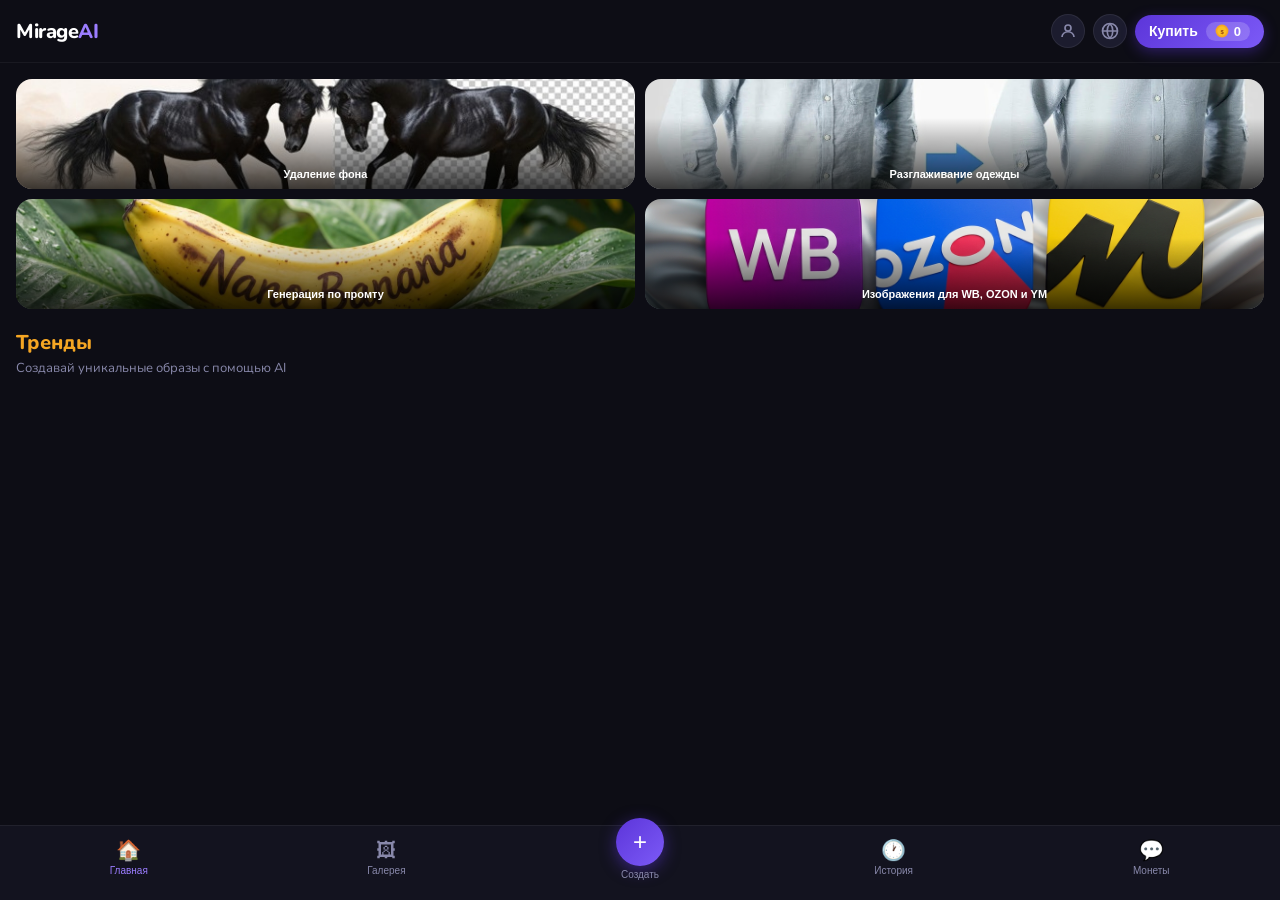
==== webapp/app.html @ d720d870 "Fix null checks in setupUpload/selectTemplate to prevent JS crash" ====
<!DOCTYPE html>
<html lang="ru">
<head>
    <meta charset="UTF-8">
    <meta name="viewport" content="width=device-width, initial-scale=1.0, maximum-scale=1.0, user-scalable=no">
    <meta http-equiv="Cache-Control" content="no-cache, no-store, must-revalidate">
    <meta http-equiv="Pragma" content="no-cache">
    <meta http-equiv="Expires" content="0">
    <base href="https://zgor186-max.github.io/mirageai-bot/webapp/">
    <title>Mirage AI</title>
    <script>
        (function(){
            var V='9';
            var k='_mv_'+V;
            if(!sessionStorage.getItem(k)){
                sessionStorage.setItem(k,'1');
                location.reload(true);
            }
        })();
    </script>
    <script src="https://telegram.org/js/telegram-web-app.js"></script>
    <link href="https://fonts.googleapis.com/css2?family=Nunito:wght@400;600;700;800;900&family=Oswald:wght@600;700&family=Bebas+Neue&display=swap" rel="stylesheet">
    <link rel="stylesheet" href="css/style.css?v=11">
</head>
<body>

    <!-- Шапка -->
    <header class="header">
        <div class="logo">Mirage<span>AI</span></div>
        <div class="header-actions">
            <button class="header-icon-btn" onclick="showProfile()" title="Профиль">
                <svg width="18" height="18" viewBox="0 0 24 24" fill="none" stroke="currentColor" stroke-width="2.2">
                    <circle cx="12" cy="8" r="4"/>
                    <path d="M4 20c0-4 3.6-7 8-7s8 3 8 7"/>
                </svg>
            </button>
            <button class="header-icon-btn" onclick="showLanguage()" title="Язык">
                <svg width="18" height="18" viewBox="0 0 24 24" fill="none" stroke="currentColor" stroke-width="2.2">
                    <circle cx="12" cy="12" r="10"/>
                    <path d="M2 12h20M12 2a15 15 0 0 1 0 20M12 2a15 15 0 0 0 0 20"/>
                </svg>
            </button>
            <button class="buy-btn" onclick="showBuy()">
                Купить
                <span class="buy-btn-coins">
                    <svg width="14" height="14" viewBox="0 0 24 24"><circle cx="12" cy="12" r="11" fill="#f5a623"/><circle cx="12" cy="12" r="8" fill="#fbbf24"/><text x="12" y="16.5" text-anchor="middle" font-size="10" font-weight="bold" fill="#92400e">$</text></svg>
                    <span id="coins-count">0</span>
                </span>
            </button>
        </div>
    </header>

    <!-- Главная -->
    <div id="screen-home" class="screen active">
        <!-- Инструменты -->
        <div class="tools-row">
            <!-- Удаление фона -->
            <button class="tool-btn-large tool-btn-photo" onclick="showRemoveBg()" style="background-image:url('img/tool_bg.jpg');">
                <div class="tool-btn-photo-grad"></div>
                <span class="tool-label" style="position:relative;z-index:1;color:#fff;">Удаление фона</span>
            </button>
            <!-- Разглаживание одежды -->
            <button class="tool-btn-large tool-btn-photo" onclick="showSmoothing()" style="background-image:url('img/tool_iron.jpg');">
                <div class="tool-btn-photo-grad"></div>
                <span class="tool-label" style="position:relative;z-index:1;color:#fff;">Разглаживание одежды</span>
            </button>
            <!-- Генерация по промту -->
            <button class="tool-btn-large tool-btn-photo" onclick="selectTool('image')" style="background-image:url('img/tool_prompt.jpg');">
                <div class="tool-btn-photo-grad"></div>
                <span class="tool-label" style="position:relative;z-index:1;color:#fff;">Генерация по промту</span>
            </button>
            <!-- Изображения для WB, OZON и YM -->
            <button class="tool-btn-large tool-btn-photo" onclick="selectTool('marketplace')" style="background-image:url('img/tool_wb.png');">
                <div class="tool-btn-photo-grad"></div>
                <span class="tool-label" style="position:relative;z-index:1;color:#fff;">Изображения для WB, OZON и YM</span>
            </button>
        </div>

        <!-- Тренды -->
        <div class="trends-header">
            <div class="trends-title">Тренды</div>
            <div class="trends-subtitle">Создавай уникальные образы с помощью AI</div>
        </div>
        <div class="templates-grid" id="templates-grid"></div>
    </div>

    <!-- Удаление фона -->
    <div id="screen-remove-bg" class="screen">
        <button class="back-btn" onclick="showHome()">← Назад</button>
        <div style="padding:0 16px;">
            <div style="font-size:20px;font-weight:700;color:#fff;margin-bottom:6px;">Удаление фона</div>
            <div style="font-size:13px;color:#aaa;margin-bottom:20px;">Загрузи фото — нейросеть удалит фон автоматически</div>

            <!-- Upload -->
            <div class="upload-area" id="rb-upload-area" onclick="document.getElementById('rb-photo-input').click()" style="margin-bottom:14px;min-height:140px;">
                <div class="upload-icon">📷</div>
                <div class="upload-text">Нажми чтобы загрузить фото</div>
                <input type="file" id="rb-photo-input" accept="image/*" style="display:none" onchange="rbHandlePhoto(this)">
            </div>
            <div id="rb-preview-wrap" style="display:none;margin-bottom:14px;position:relative;">
                <img id="rb-preview" style="width:100%;border-radius:14px;max-height:300px;object-fit:cover;" alt="preview">
                <button onclick="rbClearPhoto()" style="position:absolute;top:8px;right:8px;background:rgba(0,0,0,0.6);border:none;color:#fff;border-radius:50%;width:28px;height:28px;font-size:14px;cursor:pointer;">✕</button>
            </div>

            <!-- Button -->
            <button id="rb-generate-btn" onclick="rbGenerate()" disabled style="width:100%;padding:16px;border:none;border-radius:14px;background:linear-gradient(135deg,#7b2ff7,#0055ff);color:#fff;font-size:16px;font-weight:700;cursor:pointer;opacity:0.4;transition:opacity .2s;">
                ✂️ Удалить фон
            </button>

            <!-- Result -->
            <div id="rb-result" style="display:none;margin-top:20px;">
                <div style="font-size:14px;color:#aaa;margin-bottom:8px;">Результат:</div>
                <img id="rb-result-img" style="width:100%;border-radius:14px;background:repeating-conic-gradient(#333 0% 25%, #222 0% 50%) 0 0 / 20px 20px;" alt="result">
                <div style="display:flex;gap:8px;margin-top:10px;flex-wrap:wrap;">
                    <button onclick="rbDownload()" style="flex:1;padding:13px;border:1px solid #7b2ff7;border-radius:14px;background:transparent;color:#a78bfa;font-size:14px;font-weight:600;cursor:pointer;">
                        ⬇ Скачать
                    </button>
                    <button onclick="rbSendToChat()" style="flex:1;padding:13px;border:1px solid #7b2ff7;border-radius:14px;background:transparent;color:#a78bfa;font-size:14px;font-weight:600;cursor:pointer;">
                        ✈ В чат
                    </button>
                    <button onclick="rbShare()" style="flex:1;padding:13px;border:1px solid #7b2ff7;border-radius:14px;background:transparent;color:#a78bfa;font-size:14px;font-weight:600;cursor:pointer;">
                        ↗ Поделиться
                    </button>
                </div>
            </div>
        </div>
    </div>

    <!-- Разглаживание одежды -->
    <div id="screen-smooth" class="screen">
        <button class="back-btn" onclick="showHome()">← Назад</button>
        <div style="padding:0 16px;">
            <div style="font-size:20px;font-weight:700;color:#fff;margin-bottom:6px;">Разглаживание одежды</div>
            <div style="font-size:13px;color:#aaa;margin-bottom:20px;">Загрузи фото мятого товара — нейросеть разгладит складки и морщины</div>

            <!-- Upload -->
            <div class="upload-area" id="sm-upload-area" onclick="document.getElementById('sm-photo-input').click()" style="margin-bottom:14px;min-height:140px;">
                <div class="upload-icon">👕</div>
                <div class="upload-text">Нажми чтобы загрузить фото</div>
                <input type="file" id="sm-photo-input" accept="image/*" style="display:none" onchange="smHandlePhoto(this)">
            </div>
            <div id="sm-preview-wrap" style="display:none;margin-bottom:14px;position:relative;">
                <img id="sm-preview" style="width:100%;border-radius:14px;max-height:300px;object-fit:cover;" alt="preview">
                <button onclick="smClearPhoto()" style="position:absolute;top:8px;right:8px;background:rgba(0,0,0,0.6);border:none;color:#fff;border-radius:50%;width:28px;height:28px;font-size:14px;cursor:pointer;">✕</button>
            </div>

            <!-- Button -->
            <button id="sm-generate-btn" onclick="smGenerate()" disabled style="width:100%;padding:16px;border:none;border-radius:14px;background:linear-gradient(135deg,#7b2ff7,#0055ff);color:#fff;font-size:16px;font-weight:700;cursor:pointer;opacity:0.4;transition:opacity .2s;">
                👕 Разгладить
            </button>
        </div>
    </div>

    <!-- Фото по промту -->
    <div id="screen-image-prompt" class="screen">
        <button class="back-btn" onclick="showHome()">← Назад</button>
        <div style="padding:0 16px;">
            <div style="font-size:20px;font-weight:700;color:#fff;margin-bottom:6px;">Генерация изображения по промту</div>
            <div style="font-size:13px;color:#aaa;margin-bottom:20px;">Загрузи фото-референс и опиши что хочешь сгенерировать</div>

            <!-- Upload -->
            <div class="upload-area" id="gi-upload-area" onclick="document.getElementById('gi-photo-input').click()" style="margin-bottom:14px;min-height:140px;">
                <div class="upload-icon">📷</div>
                <div class="upload-text">Нажми чтобы загрузить фото</div>
                <input type="file" id="gi-photo-input" accept="image/*" style="display:none" onchange="giHandlePhoto(this)">
            </div>
            <div id="gi-preview-wrap" style="display:none;margin-bottom:14px;position:relative;">
                <img id="gi-preview" style="width:100%;border-radius:14px;max-height:280px;object-fit:cover;" alt="preview">
                <button onclick="giClearPhoto()" style="position:absolute;top:8px;right:8px;background:rgba(0,0,0,0.6);border:none;color:#fff;border-radius:50%;width:28px;height:28px;font-size:14px;cursor:pointer;">✕</button>
            </div>

            <!-- Prompt -->
            <textarea id="gi-prompt" placeholder="Опиши что хочешь получить... например: сделай фон белым, добавь закат за окном, измени цвет платья на красный" style="width:100%;box-sizing:border-box;background:#1e1e2e;border:1px solid #333;border-radius:14px;color:#fff;font-size:14px;padding:14px;min-height:100px;resize:none;font-family:inherit;outline:none;margin-bottom:14px;" oninput="giCheckReady()"></textarea>

            <!-- Соотношение сторон -->
            <div style="margin-bottom:16px;">
                <div style="font-size:13px;color:#aaa;margin-bottom:10px;">Соотношение сторон</div>
                <div style="display:flex;flex-wrap:wrap;gap:8px;" id="gi-ratio-group">
                    <button class="gi-ratio-btn gi-ratio-active" onclick="giSetRatio(this,'1:1')">1:1</button>
                    <button class="gi-ratio-btn" onclick="giSetRatio(this,'2:3')">2:3</button>
                    <button class="gi-ratio-btn" onclick="giSetRatio(this,'3:2')">3:2</button>
                    <button class="gi-ratio-btn" onclick="giSetRatio(this,'3:4')">3:4</button>
                    <button class="gi-ratio-btn" onclick="giSetRatio(this,'4:3')">4:3</button>
                    <button class="gi-ratio-btn" onclick="giSetRatio(this,'4:5')">4:5</button>
                    <button class="gi-ratio-btn" onclick="giSetRatio(this,'5:4')">5:4</button>
                    <button class="gi-ratio-btn" onclick="giSetRatio(this,'9:16')">9:16</button>
                    <button class="gi-ratio-btn" onclick="giSetRatio(this,'16:9')">16:9</button>
                    <button class="gi-ratio-btn" onclick="giSetRatio(this,'21:9')">21:9</button>
                </div>
            </div>

            <!-- Сила влияния референса -->
            <div style="margin-bottom:16px;">
                <div style="display:flex;justify-content:space-between;align-items:center;margin-bottom:8px;">
                    <div style="font-size:13px;color:#aaa;">Влияние референса</div>
                    <div id="gi-strength-val" style="font-size:13px;color:#a78bfa;font-weight:700;">15%</div>
                </div>
                <input type="range" id="gi-strength" min="5" max="60" value="15" step="5"
                    oninput="giUpdateStrength(this.value)"
                    style="width:100%;accent-color:#7b2ff7;cursor:pointer;">
                <div id="gi-strength-hint" style="font-size:12px;color:#777;margin-top:6px;line-height:1.4;">
                    🎨 Модель свободно интерпретирует фото — результат может сильно отличаться
                </div>
            </div>

            <!-- Button -->
            <button id="gi-generate-btn" onclick="giGenerate()" disabled style="width:100%;padding:16px;border:none;border-radius:14px;background:linear-gradient(135deg,#7b2ff7,#0055ff);color:#fff;font-size:16px;font-weight:700;cursor:pointer;opacity:0.4;transition:opacity .2s;">
                ⚡ Генерировать
            </button>

            <!-- Result -->
            <div id="gi-result" style="display:none;margin-top:20px;">
                <div style="font-size:14px;color:#aaa;margin-bottom:8px;">Результат:</div>
                <img id="gi-result-img" style="width:100%;border-radius:14px;" alt="result">
                <button onclick="giDownload()" style="width:100%;margin-top:10px;padding:13px;border:1px solid #7b2ff7;border-radius:14px;background:transparent;color:#a78bfa;font-size:14px;font-weight:600;cursor:pointer;">
                    ⬇ Сохранить изображение
                </button>
            </div>
        </div>
    </div>

    <!-- Загрузка фото -->
    <div id="screen-upload" class="screen">
        <button class="back-btn" onclick="showHome()">← Назад</button>
        <div class="selected-template" id="selected-template-info"></div>

        <!-- Метка для первого фото (только при faces:2) -->
        <div id="upload-label-1" style="display:none;font-size:13px;color:#aaa;margin:0 16px 6px;font-weight:600;">👤 Первый человек</div>

        <!-- Фото 1 -->
        <div class="upload-area" id="upload-area">
            <div class="upload-icon">📷</div>
            <div class="upload-text">Нажми чтобы загрузить фото</div>
            <div class="upload-hint">Лучше фото лица анфас</div>
            <input type="file" id="photo-input" accept="image/*" style="display:none">
        </div>
        <div id="preview-container" style="display:none">
            <img id="photo-preview" class="photo-preview" alt="Preview">
            <button class="change-photo-btn" onclick="changePhoto()">Изменить фото</button>
        </div>

        <!-- Фото 2 (только при faces:2) -->
        <div id="upload-area-2-wrap" style="display:none">
            <div style="font-size:13px;color:#aaa;margin:12px 16px 6px;font-weight:600;">👤 Второй человек</div>
            <div class="upload-area" id="upload-area-2">
                <div class="upload-icon">📷</div>
                <div class="upload-text">Нажми чтобы загрузить фото</div>
                <div class="upload-hint">Лучше фото лица анфас</div>
                <input type="file" id="photo-input-2" accept="image/*" style="display:none">
            </div>
            <div id="preview-container-2" style="display:none">
                <img id="photo-preview-2" class="photo-preview" alt="Preview">
                <button class="change-photo-btn" onclick="changePhoto2()">Изменить фото</button>
            </div>
        </div>

        <button class="generate-btn" id="generate-btn" onclick="generate()" disabled>
            ⚡ Создать образ
            <span class="generate-price" id="generate-price"></span>
        </button>
    </div>

    <!-- Загрузка / генерация -->
    <div id="screen-loading" class="screen">
        <div class="loading-container">
            <!-- AI Eye Loader -->
            <div class="ai-eye-loader">
                <div class="ai-eye-ring ai-eye-ring-1"></div>
                <div class="ai-eye-ring ai-eye-ring-2"></div>
                <div class="ai-eye-ring ai-eye-ring-3"></div>
                <div class="ai-eye-body">
                    <div class="ai-eye-iris">
                        <div class="ai-eye-pupil">
                            <div class="ai-eye-scan-beam"></div>
                        </div>
                        <div class="ai-eye-glint"></div>
                    </div>
                </div>
            </div>
            <div class="loading-title">Создаю твой образ...</div>
            <div class="loading-bar-wrap" style="margin-top:8px">
                <div class="loading-bar-fill" id="loading-bar-fill"></div>
            </div>
            <div class="loading-bar-percent" id="loading-percent">0%</div>
            <div class="loading-steps">
                <div class="step" id="step-1">🔍 Анализирую фото</div>
                <div class="step" id="step-2">🎨 Применяю стиль</div>
                <div class="step" id="step-3">✨ Финальная обработка</div>
            </div>
        </div>
    </div>

    <!-- Результат генерации -->
    <div id="screen-result" class="screen">
        <div class="result-container">
            <div class="result-title">✨ Готово!</div>
            <img id="result-image" class="result-image" alt="Result">
            <div class="result-actions">
                <button class="result-btn result-btn-share" onclick="sendToChat()">
                    <svg width="18" height="18" viewBox="0 0 24 24" fill="none" stroke="currentColor" stroke-width="2"><path d="M22 2L11 13"/><path d="M22 2L15 22 11 13 2 9l20-7z"/></svg>
                    Отправить в чат
                </button>
                <button class="result-btn result-btn-download" onclick="downloadResult()">
                    <svg width="18" height="18" viewBox="0 0 24 24" fill="none" stroke="currentColor" stroke-width="2"><path d="M21 15v4a2 2 0 0 1-2 2H5a2 2 0 0 1-2-2v-4"/><polyline points="7 10 12 15 17 10"/><line x1="12" y1="15" x2="12" y2="3"/></svg>
                    Скачать
                </button>
                <button class="result-btn result-btn-forward" onclick="forwardResult()">
                    <svg width="18" height="18" viewBox="0 0 24 24" fill="none" stroke="currentColor" stroke-width="2"><path d="M4 12v8a2 2 0 0 0 2 2h12a2 2 0 0 0 2-2v-8"/><polyline points="16 6 12 2 8 6"/><line x1="12" y1="2" x2="12" y2="15"/></svg>
                    Поделиться
                </button>
                <button class="result-btn result-btn-new" onclick="showHome()">
                    <svg width="18" height="18" viewBox="0 0 24 24" fill="none" stroke="currentColor" stroke-width="2"><line x1="12" y1="5" x2="12" y2="19"/><line x1="5" y1="12" x2="19" y2="12"/></svg>
                    Создать ещё
                </button>
            </div>
        </div>
    </div>

    <!-- Карточки WB и Ozon -->
    <div id="screen-marketplace" class="screen">
        <button class="back-btn" onclick="showHome()">← Назад</button>
        <div class="page-header">Карточки WB и Ozon</div>

        <!-- Единая загрузка фото -->
        <div class="mp-section">
            <div class="mp-section-num">01</div>
            <div class="mp-section-title">Фото товара</div>
        </div>
        <div class="mp-upload-area" id="mp-upload-area" onclick="document.getElementById('mp-photo-input').click()">
            <div class="mp-upload-icon">📦</div>
            <div class="mp-upload-text">Нажми чтобы загрузить фото товара</div>
            <div class="mp-upload-hint">Лучше на белом или прозрачном фоне</div>
            <input type="file" id="mp-photo-input" accept="image/*" style="display:none" onchange="mpHandlePhoto(this)">
        </div>
        <div id="mp-preview-container" style="display:none;padding:0 16px;">
            <img id="mp-photo-preview" style="width:100%;border-radius:14px;max-height:200px;object-fit:cover;">
            <button class="change-photo-btn" onclick="document.getElementById('mp-photo-input').click()">Изменить фото</button>
        </div>

        <!-- Общие поля: Название + Категория -->
        <div id="mp-card-base-fields" class="mp-analysis-cell" style="display:none;">
            <div class="mp-section" style="margin-top:16px;">
                <div class="mp-section-num">02</div>
                <div class="mp-section-title">Товар</div>
            </div>
            <div id="mp-analysis-loading" class="mp-analysis-loading">
                <div class="mp-analysis-spinner"></div>
                <span>Определяю товар...</span>
            </div>
            <div id="mp-analysis-result" class="mp-analysis-result" style="display:none;">
                <input id="mp-card-name" class="mp-input" type="text" placeholder="Название товара" maxlength="25">
                <select id="mp-card-category" class="mp-select" onchange="mpCategoryChange(this.value)">
                    <option value="">Категория</option>
                    <option value="clothing">👕 Одежда</option>
                    <option value="footwear">👟 Обувь</option>
                    <option value="accessories">👜 Аксессуары</option>
                    <option value="food">🍽 Еда и напитки</option>
                    <option value="beauty">💄 Косметика и уход</option>
                    <option value="gadgets">📱 Гаджеты и техника</option>
                    <option value="home">🏠 Дом и мебель</option>
                    <option value="other">📦 Прочее</option>
                </select>
            </div>
        </div>

        <!-- Табы -->
        <div class="mp-tabs" style="margin-top:20px;">
            <button class="mp-tab active" id="tab-photo" onclick="mpSwitchTab('photo')">📷 Фото</button>
            <button class="mp-tab" id="tab-card" onclick="mpSwitchTab('card')">🏷 Карточка</button>
        </div>

        <!-- Контент таба Фото -->
        <div id="mp-tab-photo">

        <div class="mp-section" style="margin-top:20px;">
            <div class="mp-section-num">03</div>
            <div class="mp-section-title">Как показать товар?</div>
        </div>

        <div class="mp-styles">
            <div class="mp-style-card selected" id="mp-style-model" onclick="mpSelectStyle('model', this)">
                <div class="mp-style-icon">👗</div>
                <div class="mp-style-name">На модели</div>
                <div class="mp-style-desc">носимый контекст</div>
            </div>
            <div class="mp-style-card" id="mp-style-store" onclick="mpSelectStyle('store', this)">
                <div class="mp-style-icon">🛍</div>
                <div class="mp-style-name">Как в магазине</div>
                <div class="mp-style-desc">на вешалке / подставке</div>
            </div>
            <div class="mp-style-card" id="mp-style-flat" onclick="mpSelectStyle('flat', this)">
                <div class="mp-style-icon">📐</div>
                <div class="mp-style-name">Раскладка сверху</div>
                <div class="mp-style-desc">вид строго сверху</div>
            </div>
            <div class="mp-style-card" id="mp-style-studio" onclick="mpSelectStyle('studio', this)">
                <div class="mp-style-icon">📸</div>
                <div class="mp-style-name">Каталог (студийно)</div>
                <div class="mp-style-desc">нейтральный фон</div>
            </div>
        </div>

        <!-- Ракурс — только для "На модели" -->
        <div id="mp-model-direction" style="display:block; padding: 0 16px; margin-top: 4px; margin-bottom: 4px;">
            <div style="font-size:12px; color:#888; margin-bottom:8px; font-weight:600; letter-spacing:0.5px;">РАКУРС</div>
            <div style="display:flex; gap:10px;">
                <button class="mp-dir-btn selected" id="mp-dir-front" onclick="mpSelectDirection('front', this)">
                    👤 Спереди
                </button>
                <button class="mp-dir-btn" id="mp-dir-back" onclick="mpSelectDirection('back', this)">
                    🔄 Сзади
                </button>
            </div>
        </div>

        <div class="mp-section" style="margin-top:20px;">
            <div class="mp-section-num">04</div>
            <div class="mp-section-title">Пожелания</div>
        </div>
        <div style="padding:0 16px;">
            <textarea id="mp-wishes" class="mp-textarea" placeholder="Например: мягкий свет, минимализм, нейтральный фон..." maxlength="500"></textarea>
        </div>

        <div style="padding:16px;">
            <button class="generate-btn" id="mp-generate-btn" onclick="mpGenerate()" disabled>
                ⚡ Создать фото
                <span class="generate-price">🪙 20</span>
            </button>
        </div>

        </div><!-- конец mp-tab-photo -->

        <!-- Контент таба Карточка -->
        <div id="mp-tab-card" style="display:none">

            <!-- Переключатель С текстом / Без текста -->
            <div id="mp-text-toggle-wrap" style="display:none;padding:0 16px 12px;">
                <div class="mp-text-toggle">
                    <button class="mp-tt-btn active" id="mp-tt-with" onclick="mpSetTextMode(true)">📝 С текстом</button>
                    <button class="mp-tt-btn" id="mp-tt-without" onclick="mpSetTextMode(false)">🖼 Без текста</button>
                </div>
            </div>

            <!-- Описание — только для режима "С текстом" -->
            <div id="mp-card-analysis-cell" class="mp-analysis-cell" style="display:none;">
                <div class="mp-desc-section" style="padding:14px;">
                    <div class="mp-desc-header">
                        <span class="mp-desc-label">Описание</span>
                        <button class="mp-ai-idea-btn" id="mp-ai-idea-btn" onclick="mpCardAiIdea()">✦ AI идея</button>
                    </div>
                    <textarea id="mp-card-description" class="mp-textarea" placeholder="Опиши товар — что хочешь написать на карточке..." rows="3"></textarea>
                </div>
            </div>

            <!-- Скрытые поля для генерации -->
            <input id="mp-card-subtitle" type="hidden" value="">
            <input id="mp-card-badge" type="hidden" value="">
            <input id="mp-card-feat1" type="hidden" value="">
            <input id="mp-card-feat2" type="hidden" value="">
            <input id="mp-card-feat3" type="hidden" value="">

            <div style="padding:16px;">
                <button class="generate-btn" id="mp-card-generate-btn" onclick="mpCardGenerate()" disabled>
                    ⚡ Создать карточку
                    <span class="generate-price">🪙 20</span>
                </button>
            </div>

        </div>

    </div>

    <!-- Нижняя навигация -->
    <nav class="bottom-nav">
        <button class="nav-btn active" onclick="showHome()" id="nav-home">
            <span class="nav-icon">🏠</span>
            <span class="nav-label">Главная</span>
        </button>
        <button class="nav-btn" onclick="showGallery()" id="nav-gallery">
            <span class="nav-icon">🖼</span>
            <span class="nav-label">Галерея</span>
        </button>
        <button class="nav-btn-center" onclick="showHome()">
            <div class="nav-center-circle">+</div>
            <span class="nav-center-label">Создать</span>
        </button>
        <button class="nav-btn" onclick="showHistory()" id="nav-history">
            <span class="nav-icon">🕐</span>
            <span class="nav-label">История</span>
        </button>
        <button class="nav-btn" onclick="showBuy()" id="nav-buy">
            <span class="nav-icon">💬</span>
            <span class="nav-label">Монеты</span>
        </button>
    </nav>

    <!-- Модальное окно языка -->
    <div id="lang-modal" class="modal-overlay" style="display:none" onclick="closeLangModal(event)">
        <div class="modal-sheet">
            <div class="modal-title">Язык интерфейса</div>
            <button class="lang-option active" onclick="setLang('ru')">🇷🇺 &nbsp; Русский</button>
            <button class="lang-option" onclick="setLang('en')">🇬🇧 &nbsp; English</button>
            <button class="lang-option" onclick="setLang('uz')">🇺🇿 &nbsp; O'zbekcha</button>
            <button class="modal-close" onclick="closeLangModal()">Отмена</button>
        </div>
    </div>

    <script src="js/templates.js?v=202605171140"></script>
    <script src="js/app.js?v=202605171255"></script>
</body>
</html>
---- webapp/css/style.css ----
* {
    margin: 0;
    padding: 0;
    box-sizing: border-box;
    -webkit-tap-highlight-color: transparent;
}

:root {
    --bg: #0d0d15;
    --bg2: #13131f;
    --bg3: #1c1c2e;
    --bg4: #222236;
    --accent: #5c35d9;
    --accent2: #7c5af7;
    --accent3: #9b7dff;
    --gold: #f5a623;
    --green: #00c48c;
    --text: #ffffff;
    --text2: #8888aa;
    --radius: 16px;
}

body {
    background: var(--bg);
    color: var(--text);
    font-family: 'Nunito', -apple-system, BlinkMacSystemFont, sans-serif;
    min-height: 100vh;
    padding-bottom: 80px;
    overflow-x: hidden;
}

/* ── HEADER ── */
.header {
    display: flex;
    align-items: center;
    justify-content: space-between;
    padding: 14px 16px;
    background: var(--bg);
    position: sticky;
    top: 0;
    z-index: 100;
    border-bottom: 1px solid rgba(255,255,255,0.05);
}

.logo {
    font-size: 20px;
    font-weight: 800;
    color: #fff;
    letter-spacing: -0.5px;
}

.logo span {
    color: var(--accent3);
}

.header-actions {
    display: flex;
    align-items: center;
    gap: 8px;
}

.header-icon-btn {
    background: var(--bg3);
    border: 1px solid rgba(255,255,255,0.07);
    color: var(--text2);
    width: 34px;
    height: 34px;
    border-radius: 50%;
    display: flex;
    align-items: center;
    justify-content: center;
    cursor: pointer;
    transition: all 0.2s;
}

.header-icon-btn:active { color: #fff; }

.buy-btn {
    display: flex;
    align-items: center;
    gap: 8px;
    background: linear-gradient(135deg, #5c35d9, #7c5af7);
    border: none;
    color: white;
    font-size: 14px;
    font-weight: 600;
    padding: 7px 14px;
    border-radius: 20px;
    cursor: pointer;
    white-space: nowrap;
    box-shadow: 0 4px 14px rgba(92,53,217,0.4);
}

.buy-btn-coins {
    display: flex;
    align-items: center;
    gap: 5px;
    background: rgba(255,255,255,0.18);
    padding: 2px 9px;
    border-radius: 20px;
    font-size: 13px;
    font-weight: 700;
}

/* ── SCREENS ── */
.screen { display: none; animation: fadeIn 0.2s ease; }
.screen.active { display: block; }

@keyframes fadeIn {
    from { opacity: 0; transform: translateY(5px); }
    to   { opacity: 1; transform: translateY(0); }
}

/* ── BANNER SLIDER ── */
.banner-slider {
    display: flex;
    gap: 12px;
    padding: 16px 16px 0;
    overflow-x: auto;
    scrollbar-width: none;
}
.banner-slider::-webkit-scrollbar { display: none; }

.banner-card {
    min-width: 200px;
    height: 110px;
    border-radius: var(--radius);
    overflow: hidden;
    position: relative;
    flex-shrink: 0;
    background: var(--bg3);
}

.banner-card img {
    width: 100%;
    height: 100%;
    object-fit: cover;
}

.banner-card-overlay {
    position: absolute;
    inset: 0;
    background: linear-gradient(to top, rgba(0,0,0,0.7), transparent);
    display: flex;
    align-items: flex-end;
    padding: 12px;
}

.banner-card-text {
    font-size: 13px;
    font-weight: 700;
    color: #fff;
}

.banner-placeholder {
    width: 100%;
    height: 100%;
    display: flex;
    align-items: center;
    justify-content: center;
    font-size: 40px;
}

/* ── TOOLS ROW ── */
.tools-row {
    display: grid;
    grid-template-columns: 1fr 1fr;
    gap: 10px;
    padding: 16px 16px 0;
}

.tool-btn-large {
    display: flex;
    flex-direction: column;
    align-items: center;
    justify-content: space-between;
    gap: 0;
    background: var(--bg3);
    border: 1px solid rgba(255,255,255,0.06);
    border-radius: 16px;
    cursor: pointer;
    padding: 20px 12px 8px;
    transition: all 0.2s;
    min-height: 110px;
}

.tool-btn-large:active {
    background: var(--bg4);
    transform: scale(0.97);
}

.tool-btn-large .tool-icon {
    width: 44px;
    height: 44px;
    border-radius: 12px;
    background: rgba(124,90,247,0.15);
    border: none;
    flex-shrink: 0;
    display: flex;
    align-items: center;
    justify-content: center;
}

.tool-btn-large .tool-label {
    font-size: 11px;
    font-weight: 600;
    color: var(--text);
    text-align: center;
    line-height: 1.3;
}

.tool-btn-photo {
    background-size: cover;
    background-position: center;
    border: none !important;
    position: relative;
    overflow: hidden;
    justify-content: flex-end;
}

.tool-btn-photo-grad {
    position: absolute;
    bottom: 0;
    left: 0;
    right: 0;
    height: 65%;
    background: linear-gradient(to top, rgba(0,0,0,0.75) 0%, transparent 100%);
    pointer-events: none;
}

.tool-btn {
    display: flex;
    flex-direction: column;
    align-items: center;
    gap: 6px;
    background: none;
    border: none;
    cursor: pointer;
    flex-shrink: 0;
}

.tool-icon {
    width: 56px;
    height: 56px;
    border-radius: 14px;
    background: var(--bg3);
    border: 1px solid rgba(255,255,255,0.06);
    display: flex;
    align-items: center;
    justify-content: center;
    font-size: 24px;
    transition: all 0.2s;
}

.tool-btn:active .tool-icon {
    background: var(--bg4);
    transform: scale(0.95);
}

.tool-label {
    font-size: 11px;
    color: var(--text2);
    text-align: center;
}

/* ── TRENDS SECTION ── */
.trends-header {
    padding: 20px 16px 6px;
}

.trends-title {
    font-size: 20px;
    font-weight: 800;
    color: var(--gold);
}

.trends-subtitle {
    font-size: 13px;
    color: var(--text2);
    margin-top: 3px;
}

/* ── TEMPLATES GRID ── */
.templates-grid {
    display: grid;
    grid-template-columns: 1fr 1fr;
    gap: 10px;
    padding: 12px 16px 0;
}

.template-card {
    border-radius: var(--radius);
    overflow: hidden;
    cursor: pointer;
    position: relative;
    transition: transform 0.15s;
    border: 2px solid transparent;
}

.template-card:active { transform: scale(0.97); }
.template-card.selected { border-color: var(--accent3); }

.template-img-placeholder {
    width: 100%;
    aspect-ratio: 3/4;
    display: flex;
    align-items: center;
    justify-content: center;
    position: relative;
    overflow: hidden;
    background: #1c1c2e;
}

.template-img-placeholder::after {
    content: '';
    position: absolute;
    inset: 0;
    background: linear-gradient(to top, rgba(0,0,0,0.65) 0%, transparent 55%);
}

.template-emoji {
    font-size: 54px;
    filter: drop-shadow(0 4px 12px rgba(0,0,0,0.5));
    z-index: 1;
}

.template-tag {
    position: absolute;
    top: 8px;
    left: 8px;
    background: var(--green);
    color: white;
    font-size: 10px;
    font-weight: 700;
    padding: 3px 8px;
    border-radius: 20px;
    z-index: 2;
}

.template-tag.tag-trend { background: #e53935; }
.template-tag.tag-new   { background: var(--green); }
.template-tag.tag-top   { background: var(--accent2); }
.template-tag.tag-hot   { background: #f57c00; }

.template-price-badge {
    position: absolute;
    top: 8px;
    right: 8px;
    background: rgba(0,0,0,0.55);
    backdrop-filter: blur(6px);
    color: white;
    font-size: 11px;
    font-weight: 700;
    padding: 3px 8px;
    border-radius: 20px;
    z-index: 2;
    display: flex;
    align-items: center;
    gap: 4px;
}

.template-name-overlay {
    position: absolute;
    bottom: 10px;
    left: 10px;
    font-size: 13px;
    font-weight: 700;
    color: #fff;
    z-index: 2;
    text-shadow: 0 1px 4px rgba(0,0,0,0.8);
}

/* ── UPLOAD SCREEN ── */
.back-btn {
    background: none;
    border: none;
    color: var(--accent3);
    font-size: 15px;
    cursor: pointer;
    padding: 16px 16px 12px;
    display: block;
}

.selected-template {
    margin: 0 16px 16px;
    background: var(--bg3);
    border-radius: var(--radius);
    padding: 14px 16px;
    display: flex;
    align-items: center;
    gap: 12px;
    border: 1px solid rgba(124,90,247,0.3);
}

.selected-template-emoji { font-size: 36px; }
.selected-template-details h3 { font-size: 16px; font-weight: 700; }
.selected-template-details p { font-size: 13px; color: var(--gold); margin-top: 2px; }

.upload-area {
    margin: 0 16px 16px;
    background: var(--bg2);
    border: 2px dashed rgba(124,90,247,0.35);
    border-radius: var(--radius);
    padding: 40px 20px;
    text-align: center;
    cursor: pointer;
    transition: border-color 0.2s;
}
.upload-area:active { border-color: var(--accent3); }
.upload-icon { font-size: 48px; margin-bottom: 12px; }
.upload-text { font-size: 16px; font-weight: 600; margin-bottom: 6px; }
.upload-hint { font-size: 13px; color: var(--text2); }

.photo-preview {
    width: calc(100% - 32px);
    margin: 0 16px 12px;
    max-height: 300px;
    object-fit: cover;
    border-radius: var(--radius);
    display: block;
}

.change-photo-btn {
    display: block;
    margin: 0 16px 16px;
    width: calc(100% - 32px);
    background: var(--bg3);
    border: 1px solid rgba(255,255,255,0.08);
    color: var(--text2);
    padding: 10px;
    border-radius: 10px;
    font-size: 14px;
    cursor: pointer;
}

.generate-btn {
    display: flex;
    align-items: center;
    justify-content: center;
    gap: 10px;
    margin: 0 16px;
    width: calc(100% - 32px);
    padding: 16px;
    background: linear-gradient(135deg, var(--accent), var(--accent2));
    border: none;
    border-radius: var(--radius);
    color: white;
    font-size: 17px;
    font-weight: 700;
    cursor: pointer;
    box-shadow: 0 4px 20px rgba(92,53,217,0.5);
    transition: opacity 0.2s;
}
.generate-btn:disabled { opacity: 0.35; cursor: not-allowed; box-shadow: none; }
.generate-btn:not(:disabled):active { opacity: 0.85; }

.generate-price {
    background: rgba(255,255,255,0.2);
    padding: 3px 10px;
    border-radius: 20px;
    font-size: 13px;
    display: flex;
    align-items: center;
    gap: 4px;
}

/* ── LOADING ── */
.loading-container {
    display: flex;
    flex-direction: column;
    align-items: center;
    justify-content: center;
    min-height: 70vh;
    gap: 16px;
    padding: 20px;
}

/* ── AI EYE LOADER ── */
.ai-eye-loader {
    position: relative;
    width: 140px;
    height: 140px;
    margin: 0 auto 24px;
}
.ai-eye-ring {
    position: absolute;
    border-radius: 50%;
    border: 2px solid transparent;
}
.ai-eye-ring-1 {
    inset: 0;
    border-top-color: #7c5af7;
    border-right-color: rgba(124,90,247,0.2);
    animation: eyeSpin 2.4s linear infinite;
}
.ai-eye-ring-2 {
    inset: 11px;
    border-bottom-color: #a78bfa;
    border-left-color: rgba(167,139,250,0.2);
    animation: eyeSpin 3.4s linear infinite reverse;
}
.ai-eye-ring-3 {
    inset: 22px;
    border: 1px dashed rgba(124,90,247,0.3);
    animation: eyeSpin 7s linear infinite;
}
.ai-eye-body {
    position: absolute;
    inset: 30px;
    border-radius: 50%;
    background: radial-gradient(circle, #110828 0%, #06030f 100%);
    box-shadow: 0 0 22px rgba(124,90,247,0.35), inset 0 0 14px rgba(124,90,247,0.18);
    overflow: hidden;
}
.ai-eye-iris {
    position: absolute;
    inset: 14%;
    border-radius: 50%;
    background: radial-gradient(circle, #9333ea 0%, #6d28d9 38%, #3b0764 72%, #1a0035 100%);
    animation: irisPulse 2.2s ease-in-out infinite;
    overflow: hidden;
    box-shadow: 0 0 12px rgba(147,51,234,0.7);
}
.ai-eye-pupil {
    position: absolute;
    inset: 27%;
    border-radius: 50%;
    background: radial-gradient(circle, #000 0%, #100018 100%);
    overflow: hidden;
}
.ai-eye-scan-beam {
    position: absolute;
    left: -15%;
    right: -15%;
    height: 2px;
    background: linear-gradient(90deg, transparent 0%, #e879f9 25%, #f5d0fe 50%, #e879f9 75%, transparent 100%);
    box-shadow: 0 0 6px #e879f9, 0 0 18px rgba(232,121,249,0.5);
    animation: scanBeam 1.8s ease-in-out infinite;
}
.ai-eye-glint {
    position: absolute;
    width: 26%;
    height: 26%;
    top: 8%;
    left: 12%;
    border-radius: 50%;
    background: rgba(255,255,255,0.28);
    filter: blur(3px);
}
.loading-bar-percent {
    font-size: 13px;
    font-weight: 700;
    color: #a78bfa;
    text-align: right;
    max-width: 280px;
    width: 100%;
    margin: 4px auto 0;
}
@keyframes eyeSpin   { to { transform: rotate(360deg); } }
@keyframes irisPulse {
    0%, 100% { transform: scale(1);    filter: brightness(1); }
    50%       { transform: scale(1.07); filter: brightness(1.25); }
}
@keyframes scanBeam {
    0%   { top: 5%;  opacity: 0; }
    12%  { opacity: 1; }
    88%  { opacity: 1; }
    100% { top: 95%; opacity: 0; }
}

.loading-title { font-size: 20px; font-weight: 700; }

.loading-steps {
    margin-top: 8px;
    display: flex;
    flex-direction: column;
    gap: 8px;
    width: 100%;
    max-width: 260px;
}

.step {
    font-size: 14px;
    color: var(--text2);
    padding: 8px 14px;
    border-radius: 10px;
    background: var(--bg2);
    transition: all 0.3s;
}
.step.active {
    color: #fff;
    background: var(--bg3);
    border-left: 3px solid var(--accent3);
}

/* ── BOTTOM NAV ── */
.bottom-nav {
    position: fixed;
    bottom: 0;
    left: 0;
    right: 0;
    background: var(--bg2);
    border-top: 1px solid rgba(255,255,255,0.06);
    display: flex;
    align-items: center;
    padding: 8px 0 20px;
    z-index: 100;
}

.nav-btn {
    flex: 1;
    background: none;
    border: none;
    color: var(--text2);
    display: flex;
    flex-direction: column;
    align-items: center;
    gap: 3px;
    cursor: pointer;
    padding: 4px;
    transition: color 0.2s;
}
.nav-btn.active { color: var(--accent3); }
.nav-icon { font-size: 20px; }
.nav-label { font-size: 10px; font-weight: 500; }

.nav-btn-center {
    flex: 1;
    display: flex;
    flex-direction: column;
    align-items: center;
    gap: 3px;
    cursor: pointer;
    padding: 0;
    border: none;
    background: none;
}

.nav-center-circle {
    width: 48px;
    height: 48px;
    border-radius: 50%;
    background: linear-gradient(135deg, var(--accent), var(--accent2));
    display: flex;
    align-items: center;
    justify-content: center;
    box-shadow: 0 4px 16px rgba(92,53,217,0.5);
    margin-top: -16px;
    font-size: 24px;
    color: white;
    transition: transform 0.15s;
}
.nav-btn-center:active .nav-center-circle { transform: scale(0.93); }
.nav-center-label { font-size: 10px; color: var(--text2); font-weight: 500; }

/* ── HISTORY / BUY ── */
.page-header {
    padding: 16px 16px 12px;
    font-size: 22px;
    font-weight: 800;
}

.history-list { display: flex; flex-direction: column; gap: 10px; padding: 0 16px; }

.history-item {
    background: var(--bg2);
    border-radius: var(--radius);
    padding: 14px 16px;
    display: flex;
    align-items: center;
    gap: 12px;
    border: 1px solid rgba(255,255,255,0.05);
}
.history-emoji { font-size: 32px; }
.history-info h4 { font-size: 15px; font-weight: 600; }
.history-info p { font-size: 12px; color: var(--text2); margin-top: 2px; }

.buy-card {
    margin: 0 16px 12px;
    background: var(--bg2);
    border-radius: var(--radius);
    padding: 18px;
    display: flex;
    align-items: center;
    justify-content: space-between;
    border: 1px solid rgba(255,255,255,0.06);
    cursor: pointer;
    transition: border-color 0.2s;
}
.buy-card:active { border-color: var(--accent3); }
.buy-card-left h3 { font-size: 18px; font-weight: 700; color: var(--gold); }
.buy-card-left p { font-size: 13px; color: var(--text2); margin-top: 3px; }
.buy-card-price {
    background: linear-gradient(135deg, var(--accent), var(--accent2));
    padding: 8px 16px;
    border-radius: 10px;
    font-weight: 700;
    font-size: 15px;
}

.empty-state { text-align: center; padding: 60px 20px; color: var(--text2); }
.empty-state-icon { font-size: 56px; margin-bottom: 16px; }
.empty-state p { font-size: 15px; }

/* ── PROFILE ── */
.profile-header {
    display: flex;
    flex-direction: column;
    align-items: center;
    padding: 30px 16px 20px;
    gap: 12px;
}
.profile-avatar {
    width: 80px;
    height: 80px;
    border-radius: 50%;
    background: linear-gradient(135deg, var(--accent), var(--accent2));
    display: flex;
    align-items: center;
    justify-content: center;
    font-size: 36px;
}
.profile-name { font-size: 20px; font-weight: 700; }
.profile-username { font-size: 14px; color: var(--text2); }
.profile-balance {
    display: flex;
    align-items: center;
    gap: 8px;
    background: var(--bg3);
    border: 1px solid rgba(245,166,35,0.3);
    padding: 8px 20px;
    border-radius: 20px;
    font-weight: 700;
    font-size: 16px;
    color: var(--gold);
    margin-top: 4px;
}

.profile-stats {
    display: grid;
    grid-template-columns: 1fr 1fr;
    gap: 10px;
    padding: 0 16px 16px;
}
.stat-card {
    background: var(--bg2);
    border-radius: var(--radius);
    padding: 16px;
    text-align: center;
    border: 1px solid rgba(255,255,255,0.05);
}
.stat-value { font-size: 24px; font-weight: 800; }
.stat-label { font-size: 12px; color: var(--text2); margin-top: 4px; }

/* ── LANGUAGE MODAL ── */
.modal-overlay {
    position: fixed;
    inset: 0;
    background: rgba(0,0,0,0.6);
    z-index: 200;
    display: flex;
    align-items: flex-end;
    animation: fadeIn 0.2s;
}
.modal-sheet {
    background: var(--bg2);
    border-radius: 20px 20px 0 0;
    width: 100%;
    padding: 20px 16px 40px;
}
.modal-title {
    font-size: 18px;
    font-weight: 700;
    text-align: center;
    margin-bottom: 20px;
}
.lang-option {
    display: flex;
    align-items: center;
    gap: 14px;
    padding: 14px 16px;
    border-radius: 12px;
    cursor: pointer;
    transition: background 0.15s;
    font-size: 16px;
    font-weight: 500;
    background: none;
    border: none;
    color: var(--text);
    width: 100%;
}
.lang-option:active { background: var(--bg3); }
.lang-option.active { background: var(--bg3); color: var(--accent3); }
.modal-close {
    margin-top: 12px;
    width: 100%;
    padding: 14px;
    background: var(--bg3);
    border: none;
    border-radius: 12px;
    color: var(--text2);
    font-size: 15px;
    cursor: pointer;
}

/* ── РЕЗУЛЬТАТ ── */
.result-container {
    display: flex;
    flex-direction: column;
    align-items: center;
    padding: 24px 16px;
    gap: 16px;
    min-height: calc(100vh - 120px);
}
.result-title {
    font-size: 22px;
    font-weight: 800;
    color: var(--text);
}
.result-image {
    width: 100%;
    max-width: 400px;
    border-radius: 20px;
    object-fit: cover;
    box-shadow: 0 8px 32px rgba(92,53,217,0.4);
}
.result-actions {
    display: flex;
    flex-direction: column;
    gap: 10px;
    width: 100%;
    max-width: 400px;
}
.result-btn {
    display: flex;
    align-items: center;
    justify-content: center;
    gap: 8px;
    padding: 14px;
    border: none;
    border-radius: 14px;
    font-size: 16px;
    font-weight: 700;
    cursor: pointer;
    font-family: 'Nunito', sans-serif;
}
.result-btn-share {
    background: linear-gradient(135deg, #5c35d9, #7c5af7);
    color: white;
}
.result-btn-download {
    background: linear-gradient(135deg, #16a34a, #22c55e);
    color: white;
}
.result-btn-forward {
    background: linear-gradient(135deg, #0ea5e9, #38bdf8);
    color: white;
}
.result-btn-new {
    background: var(--bg3);
    color: var(--text);
}

/* ── ГАЛЕРЕЯ ── */
.gallery-grid {
    display: grid;
    grid-template-columns: 1fr 1fr;
    gap: 10px;
    padding: 0 16px 100px;
}
.gallery-item {
    position: relative;
    border-radius: 14px;
    overflow: hidden;
    aspect-ratio: 1;
    cursor: pointer;
    background: var(--bg3);
}
.gallery-item img {
    width: 100%;
    height: 100%;
    object-fit: cover;
}
.gallery-item-label {
    position: absolute;
    bottom: 0;
    left: 0;
    right: 0;
    padding: 6px 8px;
    background: linear-gradient(transparent, rgba(0,0,0,0.8));
    font-size: 12px;
    font-weight: 700;
    color: white;
}

/* ── ПРОГРЕСС ЗАГРУЗКИ ── */
.loading-spinner-big {
    position: relative;
    width: 90px;
    height: 90px;
    margin: 40px auto 20px;
}
.loading-percent {
    position: absolute;
    inset: 0;
    display: flex;
    align-items: center;
    justify-content: center;
    font-size: 18px;
    font-weight: 800;
    color: var(--text);
}
.loading-bar-wrap {
    width: 100%;
    max-width: 280px;
    height: 6px;
    background: var(--bg3);
    border-radius: 10px;
    overflow: hidden;
    margin: 12px auto 8px;
}
.loading-bar-fill {
    height: 100%;
    width: 0%;
    background: linear-gradient(90deg, #5c35d9, #a78bfa);
    border-radius: 10px;
    transition: width 0.5s ease;
}
.loading-hint {
    font-size: 12px;
    color: var(--text2);
    text-align: center;
    padding: 0 16px;
}

/* ── MARKETPLACE ── */
.mp-tabs {
    display: flex;
    gap: 8px;
    padding: 0 16px 8px;
}
.mp-tab {
    flex: 1;
    padding: 10px;
    border-radius: 12px;
    border: 2px solid rgba(255,255,255,0.08);
    background: var(--bg3);
    color: var(--text2);
    font-size: 14px;
    font-weight: 700;
    cursor: pointer;
    transition: all 0.2s;
}
.mp-tab.active {
    background: linear-gradient(135deg, #5c35d9, #7c5af7);
    border-color: transparent;
    color: white;
}

.mp-section {
    display: flex;
    align-items: center;
    gap: 10px;
    padding: 16px 16px 8px;
}
.mp-section-num {
    font-size: 12px;
    font-weight: 800;
    color: var(--accent3);
    background: rgba(124,90,247,0.15);
    width: 24px;
    height: 24px;
    border-radius: 8px;
    display: flex;
    align-items: center;
    justify-content: center;
}
.mp-section-title {
    font-size: 15px;
    font-weight: 700;
    color: var(--text);
}
.mp-upload-area {
    margin: 0 16px;
    border: 2px dashed rgba(124,90,247,0.4);
    border-radius: 16px;
    padding: 24px;
    text-align: center;
    cursor: pointer;
    background: rgba(124,90,247,0.05);
}
.mp-upload-icon { font-size: 36px; margin-bottom: 8px; }
.mp-upload-text { font-size: 14px; font-weight: 600; color: var(--text); }
.mp-upload-hint { font-size: 12px; color: var(--text2); margin-top: 4px; }
.mp-styles {
    display: grid;
    grid-template-columns: 1fr 1fr;
    gap: 10px;
    padding: 0 16px;
}
.mp-style-card {
    background: var(--bg3);
    border: 2px solid rgba(255,255,255,0.06);
    border-radius: 14px;
    padding: 14px 12px;
    cursor: pointer;
    transition: all 0.2s;
}
.mp-style-card.selected {
    border-color: var(--accent2);
    background: rgba(124,90,247,0.15);
}
.mp-style-icon { font-size: 22px; margin-bottom: 6px; }
.mp-style-name { font-size: 13px; font-weight: 700; color: var(--text); }
.mp-style-desc { font-size: 11px; color: var(--text2); margin-top: 2px; }
.mp-dir-btn {
    flex: 1;
    background: var(--bg3);
    border: 2px solid rgba(255,255,255,0.06);
    border-radius: 12px;
    padding: 10px 0;
    font-size: 13px;
    font-weight: 700;
    color: var(--text2);
    cursor: pointer;
    transition: all 0.2s;
}
.mp-dir-btn.selected {
    border-color: var(--accent2);
    background: rgba(124,90,247,0.15);
    color: var(--text);
}
.mp-textarea {
    width: 100%;
    background: var(--bg3);
    border: 1px solid rgba(255,255,255,0.08);
    border-radius: 14px;
    padding: 14px;
    color: var(--text);
    font-size: 14px;
    font-family: inherit;
    resize: none;
    height: 90px;
    outline: none;
}
.mp-textarea:focus { border-color: var(--accent2); }

.mp-input {
    width: 100%;
    background: var(--bg3);
    border: 1px solid rgba(255,255,255,0.08);
    border-radius: 12px;
    padding: 12px 14px;
    color: var(--text);
    font-size: 14px;
    font-family: inherit;
    outline: none;
}
.mp-input:focus { border-color: var(--accent2); }
.mp-input::placeholder { color: var(--text2); }


/* Analysis cell */
.mp-analysis-cell {
    margin: 12px 16px 0;
    background: rgba(255,255,255,0.04);
    border-radius: 16px;
    border: 1.5px solid rgba(167,139,250,0.2);
    overflow: hidden;
}
.mp-analysis-loading {
    display: flex;
    align-items: center;
    gap: 12px;
    padding: 16px;
    color: var(--text2);
    font-size: 14px;
}
.mp-analysis-spinner {
    width: 20px;
    height: 20px;
    border: 2px solid rgba(167,139,250,0.25);
    border-top-color: #a78bfa;
    border-radius: 50%;
    flex-shrink: 0;
    animation: spin 0.75s linear infinite;
}
@keyframes spin { to { transform: rotate(360deg); } }
.mp-analysis-result {
    display: flex;
    flex-direction: column;
    gap: 10px;
    padding: 14px;
}

/* Text mode toggle */
.mp-text-toggle {
    display: flex;
    background: rgba(255,255,255,0.06);
    border-radius: 12px;
    padding: 4px;
    gap: 4px;
}
.mp-tt-btn {
    flex: 1;
    padding: 10px;
    border-radius: 9px;
    border: none;
    background: transparent;
    color: var(--text2);
    font-size: 14px;
    font-weight: 600;
    cursor: pointer;
    transition: all 0.2s;
}
.mp-tt-btn.active {
    background: var(--accent2);
    color: #fff;
}

/* Description section */
.mp-desc-section {
    display: flex;
    flex-direction: column;
    gap: 8px;
}
.mp-desc-header {
    display: flex;
    align-items: center;
    justify-content: space-between;
}
.mp-desc-label {
    font-size: 13px;
    font-weight: 600;
    color: var(--text2);
    text-transform: uppercase;
    letter-spacing: 0.5px;
}
.mp-ai-idea-btn {
    padding: 6px 14px;
    border-radius: 20px;
    border: 1.5px solid var(--accent2);
    background: transparent;
    color: var(--accent2);
    font-size: 12px;
    font-weight: 700;
    cursor: pointer;
    transition: all 0.2s;
}
.mp-ai-idea-btn:active {
    background: var(--accent2);
    color: #fff;
}
.mp-select {
    width: 100%;
    padding: 13px 14px;
    border-radius: 12px;
    border: 1.5px solid rgba(255,255,255,0.1);
    background: rgba(255,255,255,0.06);
    color: var(--text);
    font-size: 14px;
    font-family: inherit;
    outline: none;
    appearance: none;
    -webkit-appearance: none;
    background-image: url("data:image/svg+xml,%3Csvg xmlns='http://www.w3.org/2000/svg' width='12' height='8' viewBox='0 0 12 8'%3E%3Cpath d='M1 1l5 5 5-5' stroke='%23a78bfa' stroke-width='1.5' fill='none' stroke-linecap='round'/%3E%3C/svg%3E");
    background-repeat: no-repeat;
    background-position: right 14px center;
    cursor: pointer;
}
.mp-select:focus {
    border-color: rgba(167,139,250,0.5);
}
.mp-select option {
    background: #1a1a2e;
    color: var(--text);
}

.mp-ai-btn {
    margin-left: auto;
    background: linear-gradient(135deg, #5c35d9, #a78bfa);
    border: none;
    border-radius: 20px;
    color: white;
    font-size: 12px;
    font-weight: 700;
    padding: 5px 12px;
    cursor: pointer;
    white-space: nowrap;
}


.loading-percent-line {
    font-size: 13px;
    font-weight: 700;
    color: var(--accent3);
    margin-top: 4px;
}

/* ── Ratio selector ─────────────────────────────────────────── */
.gi-ratio-btn {
    padding: 6px 12px;
    border-radius: 20px;
    border: 1.5px solid #333;
    background: transparent;
    color: #ccc;
    font-size: 13px;
    font-weight: 600;
    cursor: pointer;
    transition: all .15s;
}
.gi-ratio-btn:active { transform: scale(0.95); }
.gi-ratio-active {
    border-color: #7b2ff7;
    color: #7b2ff7;
    background: rgba(123,47,247,0.1);
}
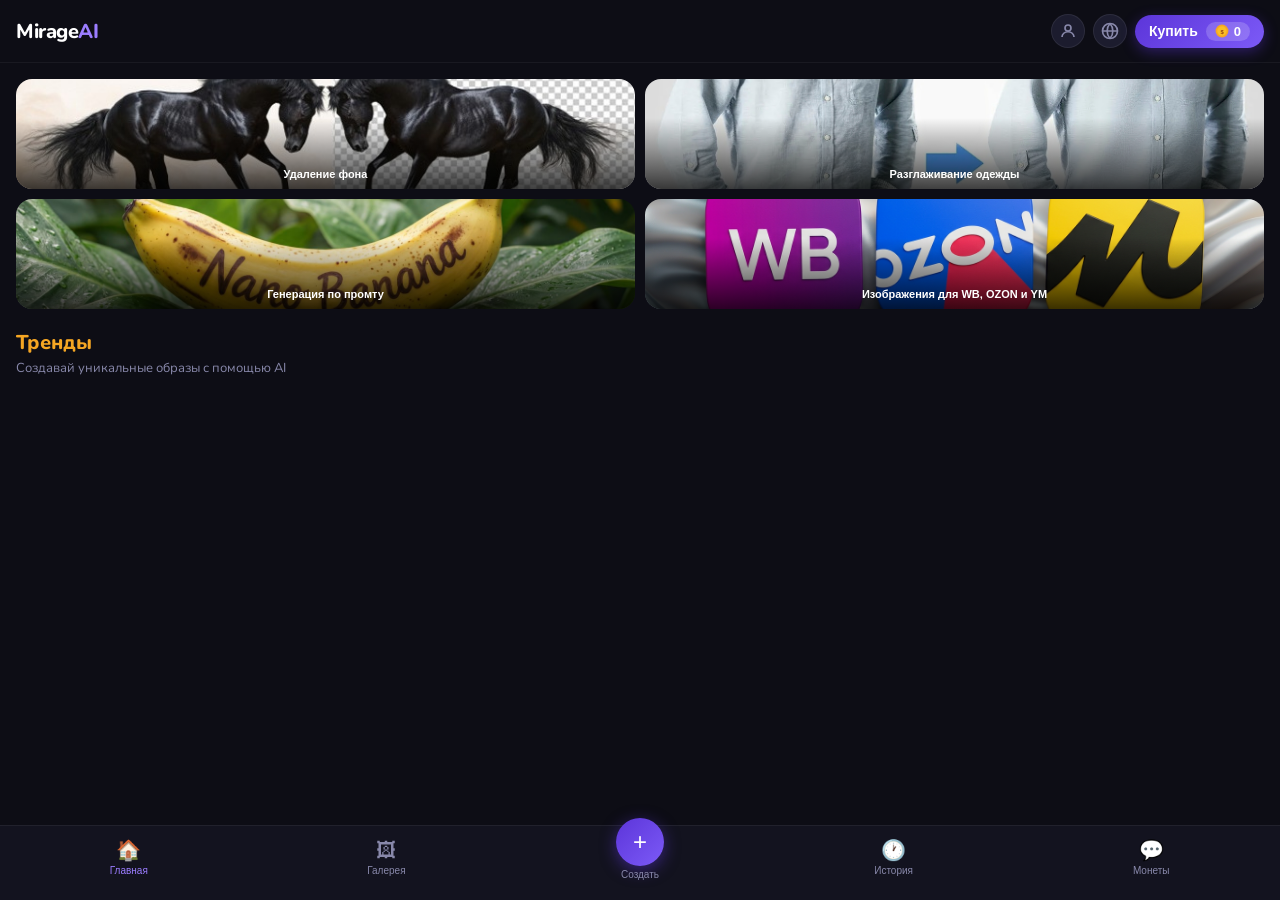
==== commit 4bfaa6a2: "Couple template: side-by-side mini upload areas" ====
--- a/webapp/app.html
+++ b/webapp/app.html
@@ -20,7 +20,7 @@
     </script>
     <script src="https://telegram.org/js/telegram-web-app.js"></script>
     <link href="https://fonts.googleapis.com/css2?family=Nunito:wght@400;600;700;800;900&family=Oswald:wght@600;700&family=Bebas+Neue&display=swap" rel="stylesheet">
-    <link rel="stylesheet" href="css/style.css?v=11">
+    <link rel="stylesheet" href="css/style.css?v=12">
 </head>
 <body>
 
@@ -224,10 +224,7 @@
         <button class="back-btn" onclick="showHome()">← Назад</button>
         <div class="selected-template" id="selected-template-info"></div>
 
-        <!-- Метка для первого фото (только при faces:2) -->
-        <div id="upload-label-1" style="display:none;font-size:13px;color:#aaa;margin:0 16px 6px;font-weight:600;">👤 Первый человек</div>
-
-        <!-- Фото 1 -->
+        <!-- Одиночный шаблон — одно поле -->
         <div class="upload-area" id="upload-area">
             <div class="upload-icon">📷</div>
             <div class="upload-text">Нажми чтобы загрузить фото</div>
@@ -239,18 +236,33 @@
             <button class="change-photo-btn" onclick="changePhoto()">Изменить фото</button>
         </div>
 
-        <!-- Фото 2 (только при faces:2) -->
-        <div id="upload-area-2-wrap" style="display:none">
-            <div style="font-size:13px;color:#aaa;margin:12px 16px 6px;font-weight:600;">👤 Второй человек</div>
-            <div class="upload-area" id="upload-area-2">
-                <div class="upload-icon">📷</div>
-                <div class="upload-text">Нажми чтобы загрузить фото</div>
-                <div class="upload-hint">Лучше фото лица анфас</div>
-                <input type="file" id="photo-input-2" accept="image/*" style="display:none">
-            </div>
-            <div id="preview-container-2" style="display:none">
-                <img id="photo-preview-2" class="photo-preview" alt="Preview">
-                <button class="change-photo-btn" onclick="changePhoto2()">Изменить фото</button>
+        <!-- Парный шаблон — два поля рядом (только при faces:2) -->
+        <div id="upload-couple-row" style="display:none; gap:10px; margin:0 16px 16px;">
+            <!-- Человек 1 -->
+            <div style="flex:1;min-width:0;">
+                <div style="text-align:center;font-size:12px;color:#aaa;margin-bottom:6px;font-weight:600;">👤 Человек 1</div>
+                <div class="upload-area-mini" id="upload-area-p1">
+                    <div style="font-size:32px;margin-bottom:6px;">📷</div>
+                    <div style="font-size:13px;font-weight:600;text-align:center;">Загрузить фото</div>
+                    <input type="file" id="photo-input" accept="image/*" style="display:none">
+                </div>
+                <div id="preview-p1" style="display:none;position:relative;">
+                    <img id="photo-preview-p1" style="width:100%;border-radius:12px;max-height:160px;object-fit:cover;">
+                    <button class="change-photo-btn" onclick="changePhoto()" style="font-size:12px;padding:6px 10px;">Изменить</button>
+                </div>
+            </div>
+            <!-- Человек 2 -->
+            <div style="flex:1;min-width:0;">
+                <div style="text-align:center;font-size:12px;color:#aaa;margin-bottom:6px;font-weight:600;">👤 Человек 2</div>
+                <div class="upload-area-mini" id="upload-area-p2">
+                    <div style="font-size:32px;margin-bottom:6px;">📷</div>
+                    <div style="font-size:13px;font-weight:600;text-align:center;">Загрузить фото</div>
+                    <input type="file" id="photo-input-2" accept="image/*" style="display:none">
+                </div>
+                <div id="preview-p2" style="display:none;position:relative;">
+                    <img id="photo-preview-p2" style="width:100%;border-radius:12px;max-height:160px;object-fit:cover;">
+                    <button class="change-photo-btn" onclick="changePhoto2()" style="font-size:12px;padding:6px 10px;">Изменить</button>
+                </div>
             </div>
         </div>
 
@@ -506,6 +518,6 @@
     </div>
 
     <script src="js/templates.js?v=202605171140"></script>
-    <script src="js/app.js?v=202605171255"></script>
+    <script src="js/app.js?v=202605171320"></script>
 </body>
 </html>
--- a/webapp/css/style.css
+++ b/webapp/css/style.css
@@ -396,6 +396,23 @@
 .selected-template-details h3 { font-size: 16px; font-weight: 700; }
 .selected-template-details p { font-size: 13px; color: var(--gold); margin-top: 2px; }
 
+.upload-area-mini {
+    background: var(--bg2);
+    border: 2px dashed rgba(124,90,247,0.35);
+    border-radius: var(--radius);
+    padding: 20px 10px;
+    text-align: center;
+    cursor: pointer;
+    transition: border-color 0.2s;
+    display: flex;
+    flex-direction: column;
+    align-items: center;
+    justify-content: center;
+    min-height: 110px;
+}
+.upload-area-mini:active { border-color: var(--accent3); }
+#upload-couple-row { display: flex; }
+
 .upload-area {
     margin: 0 16px 16px;
     background: var(--bg2);
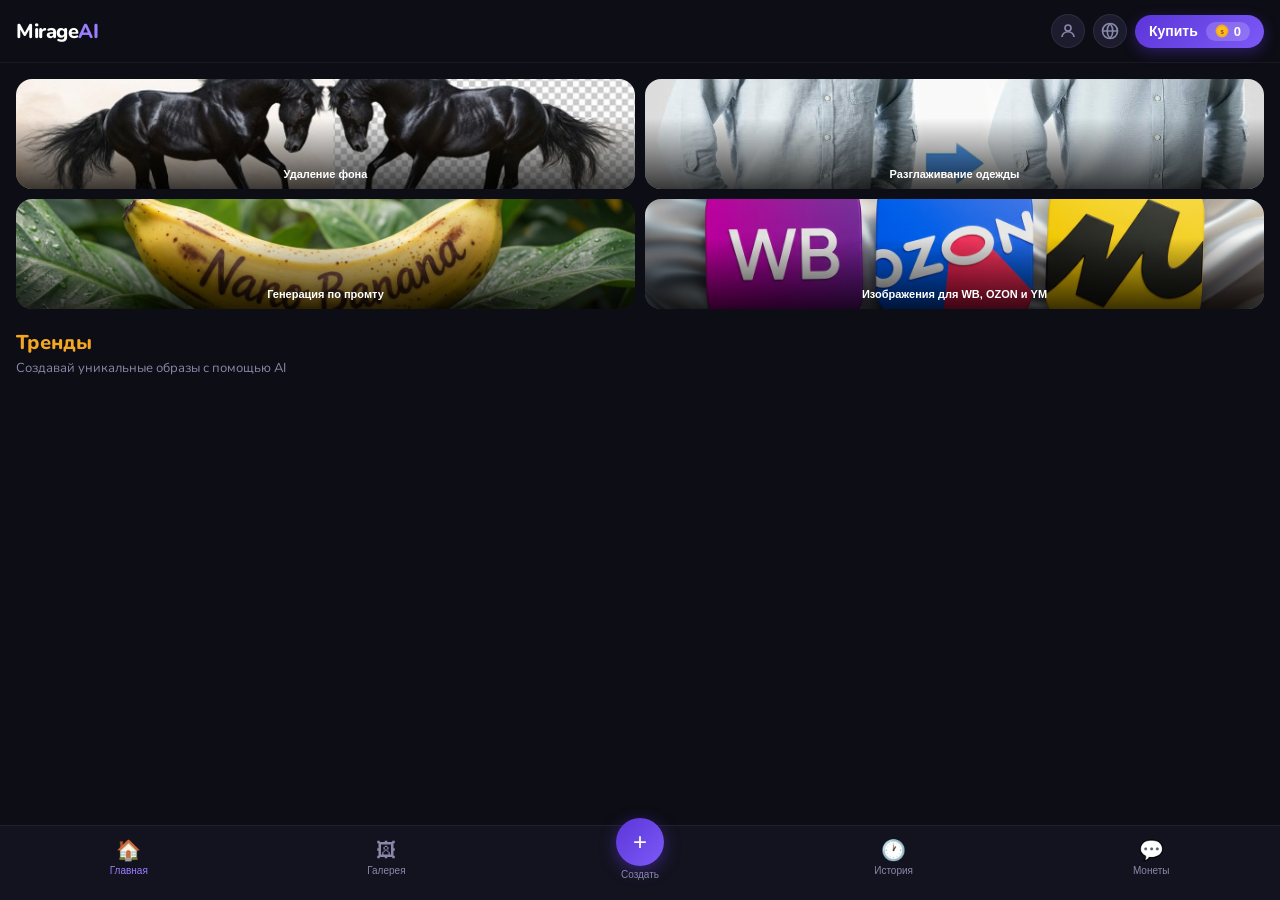
==== commit 2c6b3ab0: "Remove base href - load all assets from VPS instead of GitHub Pages" ====
--- a/webapp/app.html
+++ b/webapp/app.html
@@ -6,7 +6,6 @@
     <meta http-equiv="Cache-Control" content="no-cache, no-store, must-revalidate">
     <meta http-equiv="Pragma" content="no-cache">
     <meta http-equiv="Expires" content="0">
-    <base href="https://zgor186-max.github.io/mirageai-bot/webapp/">
     <title>Mirage AI</title>
     <script>
         (function(){
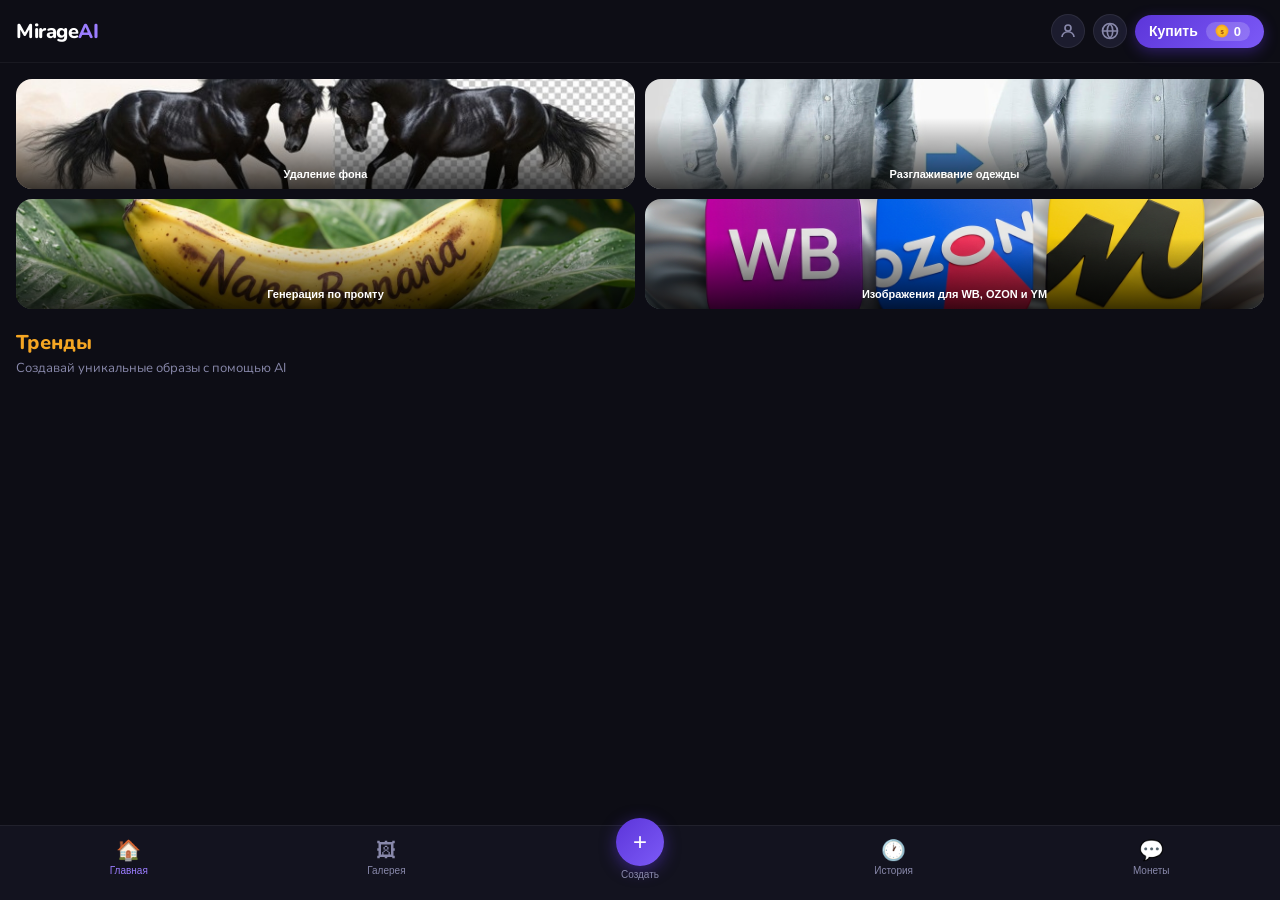
==== commit 1f1af561: "Remove strength slider, fix at 60% max" ====
--- a/webapp/app.html
+++ b/webapp/app.html
@@ -150,71 +150,128 @@
         </div>
     </div>
 
-    <!-- Фото по промту -->
+    <!-- Генерация по промту — многошаговый флоу -->
     <div id="screen-image-prompt" class="screen">
-        <button class="back-btn" onclick="showHome()">← Назад</button>
-        <div style="padding:0 16px;">
-            <div style="font-size:20px;font-weight:700;color:#fff;margin-bottom:6px;">Генерация изображения по промту</div>
-            <div style="font-size:13px;color:#aaa;margin-bottom:20px;">Загрузи фото-референс и опиши что хочешь сгенерировать</div>
-
-            <!-- Upload -->
-            <div class="upload-area" id="gi-upload-area" onclick="document.getElementById('gi-photo-input').click()" style="margin-bottom:14px;min-height:140px;">
-                <div class="upload-icon">📷</div>
-                <div class="upload-text">Нажми чтобы загрузить фото</div>
-                <input type="file" id="gi-photo-input" accept="image/*" style="display:none" onchange="giHandlePhoto(this)">
-            </div>
-            <div id="gi-preview-wrap" style="display:none;margin-bottom:14px;position:relative;">
-                <img id="gi-preview" style="width:100%;border-radius:14px;max-height:280px;object-fit:cover;" alt="preview">
-                <button onclick="giClearPhoto()" style="position:absolute;top:8px;right:8px;background:rgba(0,0,0,0.6);border:none;color:#fff;border-radius:50%;width:28px;height:28px;font-size:14px;cursor:pointer;">✕</button>
-            </div>
-
-            <!-- Prompt -->
-            <textarea id="gi-prompt" placeholder="Опиши что хочешь получить... например: сделай фон белым, добавь закат за окном, измени цвет платья на красный" style="width:100%;box-sizing:border-box;background:#1e1e2e;border:1px solid #333;border-radius:14px;color:#fff;font-size:14px;padding:14px;min-height:100px;resize:none;font-family:inherit;outline:none;margin-bottom:14px;" oninput="giCheckReady()"></textarea>
-
-            <!-- Соотношение сторон -->
-            <div style="margin-bottom:16px;">
-                <div style="font-size:13px;color:#aaa;margin-bottom:10px;">Соотношение сторон</div>
-                <div style="display:flex;flex-wrap:wrap;gap:8px;" id="gi-ratio-group">
-                    <button class="gi-ratio-btn gi-ratio-active" onclick="giSetRatio(this,'1:1')">1:1</button>
-                    <button class="gi-ratio-btn" onclick="giSetRatio(this,'2:3')">2:3</button>
-                    <button class="gi-ratio-btn" onclick="giSetRatio(this,'3:2')">3:2</button>
-                    <button class="gi-ratio-btn" onclick="giSetRatio(this,'3:4')">3:4</button>
-                    <button class="gi-ratio-btn" onclick="giSetRatio(this,'4:3')">4:3</button>
-                    <button class="gi-ratio-btn" onclick="giSetRatio(this,'4:5')">4:5</button>
-                    <button class="gi-ratio-btn" onclick="giSetRatio(this,'5:4')">5:4</button>
-                    <button class="gi-ratio-btn" onclick="giSetRatio(this,'9:16')">9:16</button>
-                    <button class="gi-ratio-btn" onclick="giSetRatio(this,'16:9')">16:9</button>
-                    <button class="gi-ratio-btn" onclick="giSetRatio(this,'21:9')">21:9</button>
-                </div>
-            </div>
-
-            <!-- Сила влияния референса -->
-            <div style="margin-bottom:16px;">
-                <div style="display:flex;justify-content:space-between;align-items:center;margin-bottom:8px;">
-                    <div style="font-size:13px;color:#aaa;">Влияние референса</div>
-                    <div id="gi-strength-val" style="font-size:13px;color:#a78bfa;font-weight:700;">15%</div>
-                </div>
-                <input type="range" id="gi-strength" min="5" max="60" value="15" step="5"
-                    oninput="giUpdateStrength(this.value)"
-                    style="width:100%;accent-color:#7b2ff7;cursor:pointer;">
-                <div id="gi-strength-hint" style="font-size:12px;color:#777;margin-top:6px;line-height:1.4;">
-                    🎨 Модель свободно интерпретирует фото — результат может сильно отличаться
-                </div>
-            </div>
-
-            <!-- Button -->
-            <button id="gi-generate-btn" onclick="giGenerate()" disabled style="width:100%;padding:16px;border:none;border-radius:14px;background:linear-gradient(135deg,#7b2ff7,#0055ff);color:#fff;font-size:16px;font-weight:700;cursor:pointer;opacity:0.4;transition:opacity .2s;">
-                ⚡ Генерировать
-            </button>
-
-            <!-- Result -->
-            <div id="gi-result" style="display:none;margin-top:20px;">
-                <div style="font-size:14px;color:#aaa;margin-bottom:8px;">Результат:</div>
-                <img id="gi-result-img" style="width:100%;border-radius:14px;" alt="result">
-                <button onclick="giDownload()" style="width:100%;margin-top:10px;padding:13px;border:1px solid #7b2ff7;border-radius:14px;background:transparent;color:#a78bfa;font-size:14px;font-weight:600;cursor:pointer;">
-                    ⬇ Сохранить изображение
-                </button>
-            </div>
+        <button class="back-btn" id="gi-back-btn" onclick="giGoBack()">← Назад</button>
+        <div style="padding:0 16px 24px;">
+
+            <!-- ШАГ 1: Выбор режима -->
+            <div id="gi-step-1">
+                <div style="font-size:20px;font-weight:700;color:#fff;margin-bottom:6px;">Генерация изображения</div>
+                <div style="font-size:13px;color:#aaa;margin-bottom:24px;">Выберите режим генерации</div>
+
+                <div class="gi-mode-card" onclick="giSelectMode('prompt')">
+                    <div style="font-size:36px;margin-bottom:12px;">✍️</div>
+                    <div style="font-size:17px;font-weight:700;color:#fff;margin-bottom:6px;">Только промт</div>
+                    <div style="font-size:13px;color:#aaa;line-height:1.5;">Опиши что хочешь — нейросеть создаст изображение с нуля</div>
+                </div>
+
+                <div class="gi-mode-card" onclick="giSelectMode('photo')" style="margin-top:12px;">
+                    <div style="font-size:36px;margin-bottom:12px;">🖼️</div>
+                    <div style="font-size:17px;font-weight:700;color:#fff;margin-bottom:6px;">Промт + фото</div>
+                    <div style="font-size:13px;color:#aaa;line-height:1.5;">Загрузи своё фото и опиши что изменить или как стилизовать</div>
+                </div>
+            </div>
+
+            <!-- ШАГ 2: Выбор модели -->
+            <div id="gi-step-2" style="display:none;">
+                <div style="font-size:20px;font-weight:700;color:#fff;margin-bottom:6px;">Выбери нейросеть</div>
+                <div style="font-size:13px;color:#aaa;margin-bottom:20px;">Каждая модель имеет свой стиль и особенности</div>
+
+                <div class="gi-model-card" onclick="giSelectModel('nano-banana','⚡','Nano Banana 2')">
+                    <div class="gi-model-icon">⚡</div>
+                    <div>
+                        <div class="gi-model-name">Nano Banana 2</div>
+                        <div class="gi-model-desc">Быстрая генерация на базе Google Gemini. Подходит для всего — портреты, пейзажи, арт. Лучший выбор если не знаешь что выбрать.</div>
+                    </div>
+                </div>
+
+                <div class="gi-model-card" onclick="giSelectModel('nano-banana-pro','🚀','Nano Banana Pro')">
+                    <div class="gi-model-icon">🚀</div>
+                    <div>
+                        <div class="gi-model-name">Nano Banana Pro</div>
+                        <div class="gi-model-desc">Топовая Pro-версия Google Gemini. Максимальное качество и детализация. Лучший результат для сложных запросов.</div>
+                    </div>
+                </div>
+
+                <div class="gi-model-card" onclick="giSelectModel('flux-pro','💎','Flux 1.1 Pro')">
+                    <div class="gi-model-icon">💎</div>
+                    <div>
+                        <div class="gi-model-name">Flux 1.1 Pro</div>
+                        <div class="gi-model-desc">Максимальное качество деталей. Идеально для реалистичных портретов и сложных сцен.</div>
+                    </div>
+                </div>
+
+                <div class="gi-model-card" id="gi-model-kontext" onclick="giSelectModel('flux-kontext','✏️','Flux Kontext Pro')">
+                    <div class="gi-model-icon">✏️</div>
+                    <div>
+                        <div class="gi-model-name">Flux Kontext Pro</div>
+                        <div class="gi-model-desc">Лучшая модель для редактирования твоего фото. Меняет стиль, фон, одежду — сохраняя твоё лицо.</div>
+                    </div>
+                </div>
+
+                <div class="gi-model-card" onclick="giSelectModel('recraft','🎨','Recraft V3')">
+                    <div class="gi-model-icon">🎨</div>
+                    <div>
+                        <div class="gi-model-name">Recraft V3</div>
+                        <div class="gi-model-desc">Чистый дизайнерский стиль. Отлично для постеров, обложек и иллюстраций.</div>
+                    </div>
+                </div>
+            </div>
+
+            <!-- ШАГ 3: Промт + фото + настройки -->
+            <div id="gi-step-3" style="display:none;">
+
+                <!-- Бейдж выбранной модели -->
+                <div style="display:flex;align-items:center;gap:10px;margin-bottom:20px;padding:12px 14px;background:#1e1e2e;border-radius:14px;border:1px solid #333;">
+                    <span id="gi-badge-icon" style="font-size:22px;"></span>
+                    <div style="flex:1;">
+                        <div id="gi-badge-name" style="font-size:14px;font-weight:700;color:#fff;"></div>
+                        <div style="font-size:11px;color:#666;">выбранная модель</div>
+                    </div>
+                    <button onclick="giGoBack()" style="background:transparent;border:1px solid #444;border-radius:8px;color:#aaa;font-size:12px;padding:5px 12px;cursor:pointer;">Сменить</button>
+                </div>
+
+                <!-- Загрузка фото (только для режима photo) -->
+                <div id="gi-photo-section">
+                    <div class="upload-area" id="gi-upload-area" onclick="document.getElementById('gi-photo-input').click()" style="margin-bottom:14px;min-height:130px;">
+                        <div class="upload-icon">📷</div>
+                        <div class="upload-text">Нажми чтобы загрузить фото</div>
+                        <input type="file" id="gi-photo-input" accept="image/*" style="display:none" onchange="giHandlePhoto(this)">
+                    </div>
+                    <div id="gi-preview-wrap" style="display:none;margin-bottom:14px;position:relative;">
+                        <img id="gi-preview" style="width:100%;border-radius:14px;max-height:260px;object-fit:cover;" alt="preview">
+                        <button onclick="giClearPhoto()" style="position:absolute;top:8px;right:8px;background:rgba(0,0,0,0.6);border:none;color:#fff;border-radius:50%;width:28px;height:28px;font-size:14px;cursor:pointer;">✕</button>
+                    </div>
+                </div>
+
+                <!-- Промт -->
+                <textarea id="gi-prompt" placeholder="Опиши что хочешь получить..." style="width:100%;box-sizing:border-box;background:#1e1e2e;border:1px solid #333;border-radius:14px;color:#fff;font-size:14px;padding:14px;min-height:100px;resize:none;font-family:inherit;outline:none;margin-bottom:14px;" oninput="giCheckReady()"></textarea>
+
+                <!-- Соотношение сторон -->
+                <div style="margin-bottom:16px;">
+                    <div style="font-size:13px;color:#aaa;margin-bottom:10px;">Соотношение сторон</div>
+                    <div style="display:flex;flex-wrap:wrap;gap:8px;" id="gi-ratio-group">
+                        <button class="gi-ratio-btn gi-ratio-active" onclick="giSetRatio(this,'1:1')">1:1</button>
+                        <button class="gi-ratio-btn" onclick="giSetRatio(this,'2:3')">2:3</button>
+                        <button class="gi-ratio-btn" onclick="giSetRatio(this,'3:2')">3:2</button>
+                        <button class="gi-ratio-btn" onclick="giSetRatio(this,'3:4')">3:4</button>
+                        <button class="gi-ratio-btn" onclick="giSetRatio(this,'4:3')">4:3</button>
+                        <button class="gi-ratio-btn" onclick="giSetRatio(this,'4:5')">4:5</button>
+                        <button class="gi-ratio-btn" onclick="giSetRatio(this,'5:4')">5:4</button>
+                        <button class="gi-ratio-btn" onclick="giSetRatio(this,'9:16')">9:16</button>
+                        <button class="gi-ratio-btn" onclick="giSetRatio(this,'16:9')">16:9</button>
+                        <button class="gi-ratio-btn" onclick="giSetRatio(this,'21:9')">21:9</button>
+                    </div>
+                </div>
+
+
+                <!-- Кнопка генерации -->
+                <button id="gi-generate-btn" onclick="giGenerate()" disabled style="width:100%;padding:16px;border:none;border-radius:14px;background:linear-gradient(135deg,#7b2ff7,#0055ff);color:#fff;font-size:16px;font-weight:700;cursor:pointer;opacity:0.4;transition:opacity .2s;">
+                    ⚡ Генерировать
+                </button>
+            </div>
+
         </div>
     </div>
 
--- a/webapp/css/style.css
+++ b/webapp/css/style.css
@@ -1232,3 +1232,53 @@
     color: #7b2ff7;
     background: rgba(123,47,247,0.1);
 }
+
+/* === GI MODE CARDS === */
+.gi-mode-card {
+    background: var(--bg2);
+    border: 2px solid rgba(124,90,247,0.2);
+    border-radius: 18px;
+    padding: 22px 20px;
+    cursor: pointer;
+    transition: border-color .2s, transform .1s;
+    text-align: center;
+}
+.gi-mode-card:active {
+    transform: scale(0.97);
+    border-color: #7b2ff7;
+}
+
+/* === GI MODEL CARDS === */
+.gi-model-card {
+    display: flex;
+    align-items: flex-start;
+    gap: 14px;
+    background: var(--bg2);
+    border: 2px solid rgba(124,90,247,0.15);
+    border-radius: 16px;
+    padding: 16px;
+    cursor: pointer;
+    margin-bottom: 12px;
+    transition: border-color .2s, transform .1s;
+}
+.gi-model-card:active {
+    transform: scale(0.97);
+    border-color: #7b2ff7;
+}
+.gi-model-icon {
+    font-size: 28px;
+    min-width: 36px;
+    text-align: center;
+    padding-top: 2px;
+}
+.gi-model-name {
+    font-size: 15px;
+    font-weight: 700;
+    color: #fff;
+    margin-bottom: 5px;
+}
+.gi-model-desc {
+    font-size: 12px;
+    color: #888;
+    line-height: 1.6;
+}
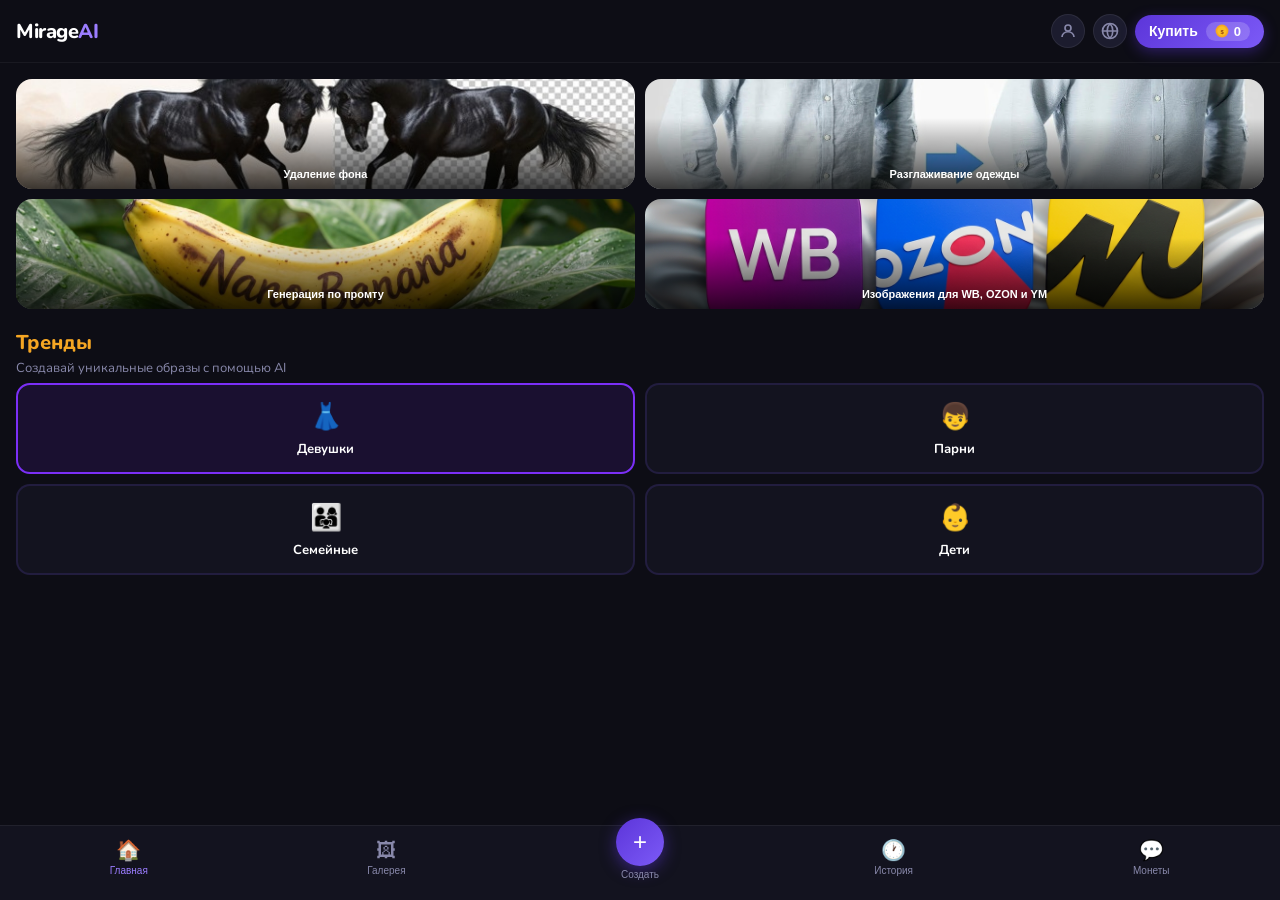
==== commit 110caa66: "Add 4 category tiles (girls/guys/family/kids), remove Pара template" ====
--- a/webapp/app.html
+++ b/webapp/app.html
@@ -80,6 +80,27 @@
             <div class="trends-title">Тренды</div>
             <div class="trends-subtitle">Создавай уникальные образы с помощью AI</div>
         </div>
+
+        <!-- Категории -->
+        <div class="category-grid">
+            <div class="category-tile active" id="cat-girls" onclick="selectCategory('girls')">
+                <div class="category-tile-icon">👗</div>
+                <div class="category-tile-name">Девушки</div>
+            </div>
+            <div class="category-tile" id="cat-guys" onclick="selectCategory('guys')">
+                <div class="category-tile-icon">👦</div>
+                <div class="category-tile-name">Парни</div>
+            </div>
+            <div class="category-tile" id="cat-family" onclick="selectCategory('family')">
+                <div class="category-tile-icon">👨‍👩‍👧</div>
+                <div class="category-tile-name">Семейные</div>
+            </div>
+            <div class="category-tile" id="cat-kids" onclick="selectCategory('kids')">
+                <div class="category-tile-icon">👶</div>
+                <div class="category-tile-name">Дети</div>
+            </div>
+        </div>
+
         <div class="templates-grid" id="templates-grid"></div>
     </div>
 
--- a/webapp/css/style.css
+++ b/webapp/css/style.css
@@ -1233,6 +1233,30 @@
     background: rgba(123,47,247,0.1);
 }
 
+/* === CATEGORY GRID === */
+.category-grid {
+    display: grid;
+    grid-template-columns: 1fr 1fr;
+    gap: 10px;
+    padding: 0 16px 16px;
+}
+.category-tile {
+    background: var(--bg2);
+    border: 2px solid rgba(124,90,247,0.15);
+    border-radius: 14px;
+    padding: 14px 10px;
+    text-align: center;
+    cursor: pointer;
+    transition: border-color .2s, transform .1s, background .2s;
+}
+.category-tile:active { transform: scale(0.96); }
+.category-tile.active {
+    border-color: #7b2ff7;
+    background: rgba(123,47,247,0.12);
+}
+.category-tile-icon { font-size: 26px; margin-bottom: 6px; }
+.category-tile-name { font-size: 13px; font-weight: 700; color: #fff; }
+
 /* === GI MODE CARDS === */
 .gi-mode-card {
     background: var(--bg2);
